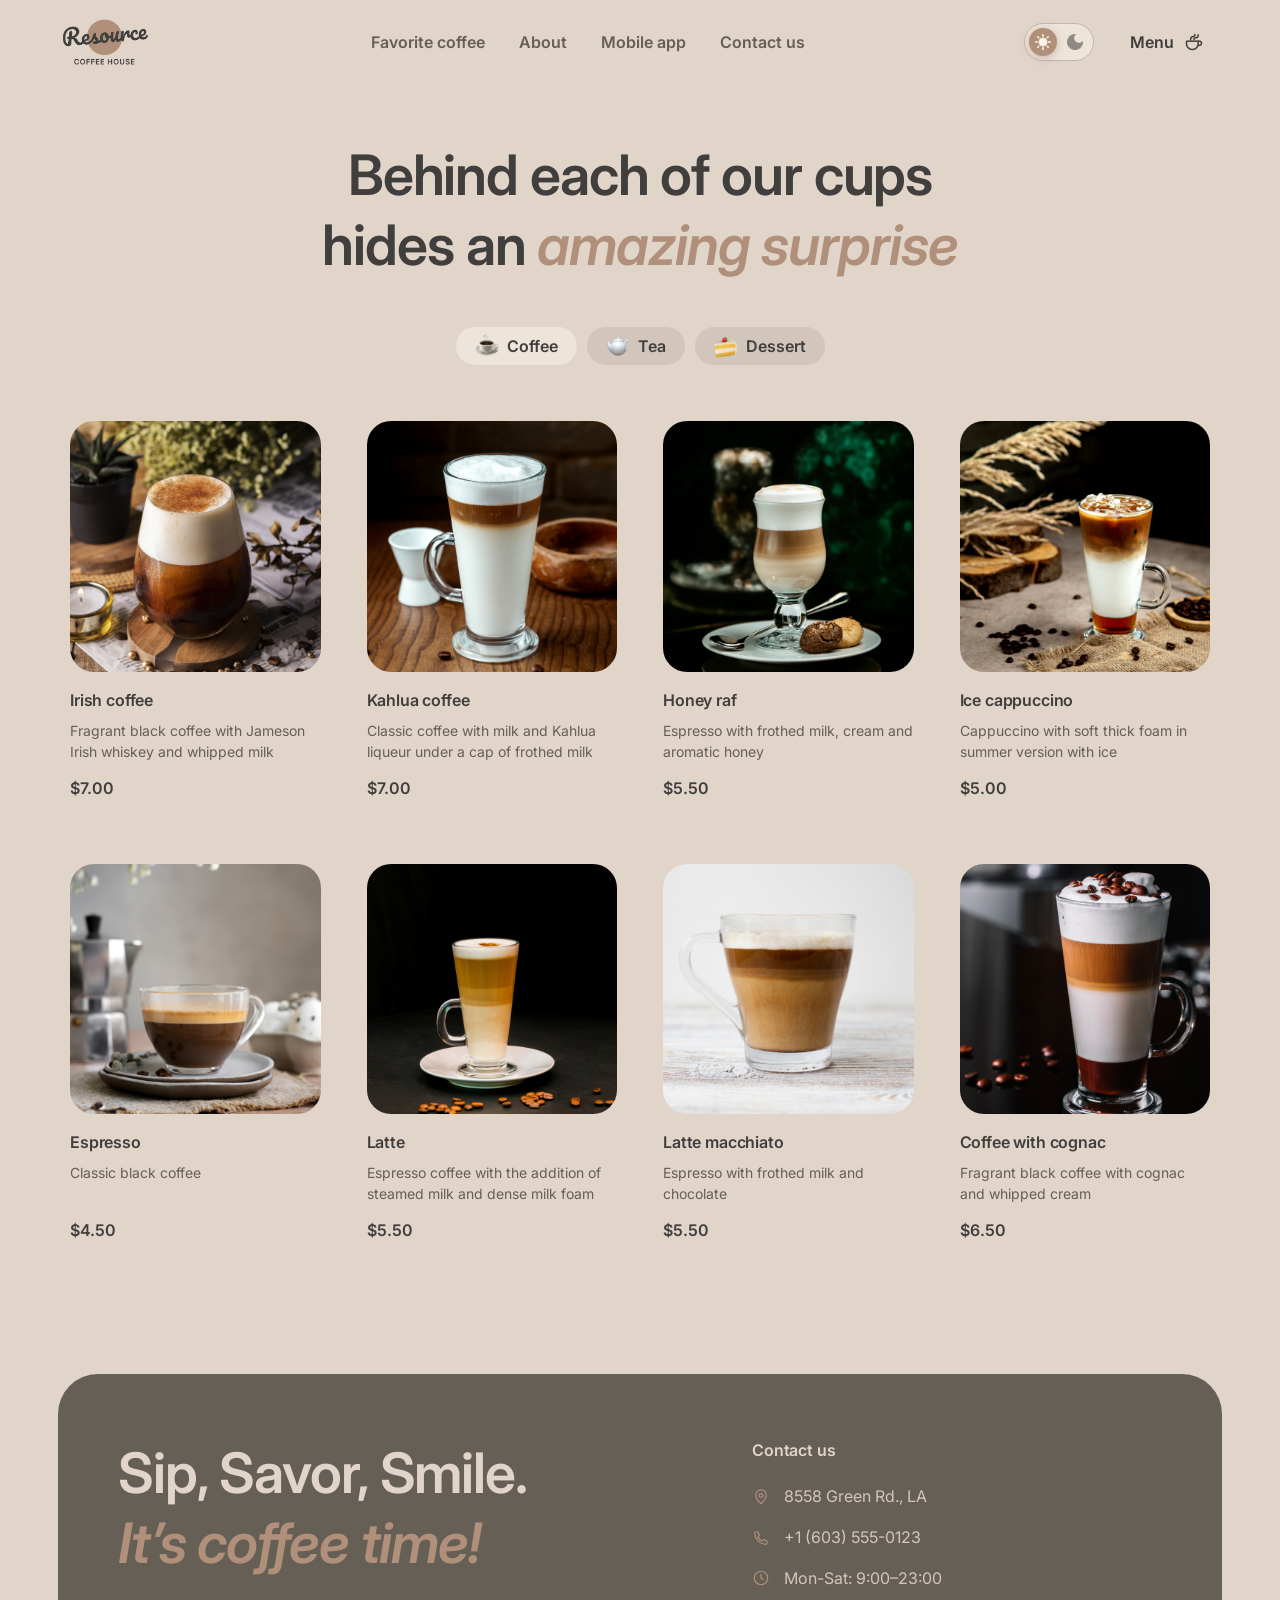
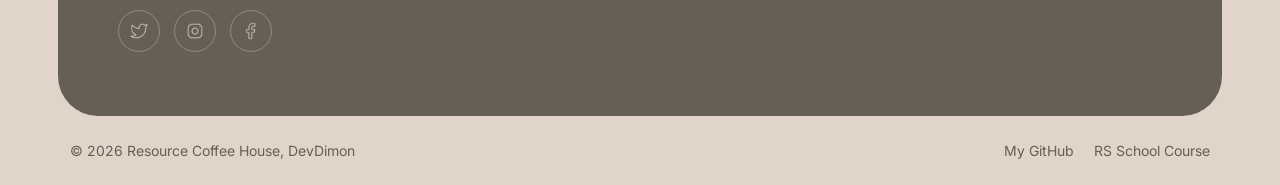
==== catalog.html @ 2862e08d "feat: add footer in catalog" ====
<!DOCTYPE html>
<html lang="en">

<head>
    <meta charset="UTF-8">
    <meta name="viewport" content="width=device-width, initial-scale=1.0">
    <meta name="description" content="Resource Coffee House — меню кофе, чая и десертов.">
    <title>Resource — Menu</title>
    <link rel="icon" type="image/svg+xml" href="images/coffee-cup-icon.png">
    <link rel="preconnect" href="https://fonts.googleapis.com">
    <link rel="preconnect" href="https://fonts.gstatic.com" crossorigin>
    <link
        href="https://fonts.googleapis.com/css2?family=Inter:ital,opsz,wght@0,14..32,400..700;1,14..32,400..700&display=swap"
        rel="stylesheet">
    <link rel="stylesheet" href="css/style.css">
    <script>
        (function () {
            try {
                var t = localStorage.getItem('theme');
                if (t !== 'light' && t !== 'dark') t = 'light';
                document.documentElement.setAttribute('data-theme', t);
            } catch (e) { }
        })();
    </script>
</head>

<body>
    <a class="skip-link" href="#main">Перейти к содержимому</a>

    <!-- ============ HEADER ============ -->
    <header class="header">
        <div class="container header__inner">
            <a class="logo" href="index.html" aria-label="Resource Coffee House — на главную">
                <img class="logo__img logo__img--light" src="images/logo.png" alt="Resource Coffee House" width="150"
                    height="62">
                <img class="logo__img logo__img--dark" src="images/logo-dark.png" alt="" width="150" height="62"
                    aria-hidden="true">
            </a>

            <nav class="nav" aria-label="Основная навигация">
                <ul class="nav__list">
                    <li><a class="nav__link" href="index.html#favorite">Favorite coffee</a></li>
                    <li><a class="nav__link" href="index.html#about">About</a></li>
                    <li><a class="nav__link" href="index.html#mobile">Mobile app</a></li>
                    <li><a class="nav__link" href="index.html#contact">Contact us</a></li>
                </ul>
            </nav>

            <div class="header__actions">
                <button class="theme-toggle" type="button" data-theme-toggle aria-label="Переключить тему"
                    aria-pressed="false">
                    <span class="theme-toggle__icon theme-toggle__icon--sun">
                        <img src="images/Sun-icon.png" alt="" width="16" height="16">
                    </span>
                    <span class="theme-toggle__icon theme-toggle__icon--moon">
                        <img src="images/Moon-icon.png" alt="" width="16" height="16">
                    </span>
                </button>

                <a class="menu-btn" href="catalog.html">
                    <span>Menu</span>
                    <img class="menu-btn__icon" src="images/coffee-cup-icon.png" alt="" width="20" height="20">
                </a>

                <button class="burger" type="button" data-burger aria-label="Открыть меню" aria-expanded="false"
                    aria-controls="mobile-menu">
                    <span></span><span></span><span></span>
                </button>
            </div>
        </div>

        <div class="mobile-menu" id="mobile-menu" data-mobile-menu hidden>
            <ul class="mobile-menu__list">
                <li><a href="index.html#favorite">Favorite coffee</a></li>
                <li><a href="index.html#about">About</a></li>
                <li><a href="index.html#mobile">Mobile app</a></li>
                <li><a href="index.html#contact">Contact us</a></li>
                <li><a href="catalog.html">Menu</a></li>
            </ul>
        </div>
    </header>

    <main id="main">

        <section class="catalog-header">
            <div class="container">
                <h1 class="catalog-header__title">
                    Behind each of our cups<br>
                    hides an <em>amazing surprise</em>
                </h1>
            </div>
        </section>

        <section class="section catalog" aria-labelledby="catalog-title">
            <div class="container">

                <div class="tabs" role="tablist" aria-label="Категории меню">
                    <button class="tab tab--active" type="button" role="tab" aria-selected="true"
                        data-category="coffee">
                        <img class="tab__icon" src="images/coffee-icon.png" alt="" width="24" height="24">
                        <span>Coffee</span>
                    </button>
                    <button class="tab" type="button" role="tab" aria-selected="false" data-category="tea">
                        <img class="tab__icon" src="images/tea-icon.png" alt="" width="24" height="24">
                        <span>Tea</span>
                    </button>
                    <button class="tab" type="button" role="tab" aria-selected="false" data-category="dessert">
                        <img class="tab__icon" src="images/dessert-icon.png" alt="" width="24" height="24">
                        <span>Dessert</span>
                    </button>
                </div>

                <ul class="grid" data-grid="coffee">
                    <li class="grid__item">
                        <article class="card card--product">
                            <img class="card__img" src="images/coffee-1.jpg" alt="Irish coffee">
                            <div class="card__body">
                                <h3 class="card__title">Irish coffee</h3>
                                <p class="card__text">Fragrant black coffee with Jameson Irish whiskey and whipped milk
                                </p>
                                <span class="price">$7.00</span>
                            </div>
                        </article>
                    </li>

                    <li class="grid__item">
                        <article class="card card--product">
                            <img class="card__img" src="images/coffee-2.jpg" alt="Kahlua coffee">
                            <div class="card__body">
                                <h3 class="card__title">Kahlua coffee</h3>
                                <p class="card__text">Classic coffee with milk and Kahlua liqueur under a cap of frothed
                                    milk</p>
                                <span class="price">$7.00</span>
                            </div>
                        </article>
                    </li>

                    <li class="grid__item">
                        <article class="card card--product">
                            <img class="card__img" src="images/coffee-3.jpg" alt="Honey raf">
                            <div class="card__body">
                                <h3 class="card__title">Honey raf</h3>
                                <p class="card__text">Espresso with frothed milk, cream and aromatic honey</p>
                                <span class="price">$5.50</span>
                            </div>
                        </article>
                    </li>

                    <li class="grid__item">
                        <article class="card card--product">
                            <img class="card__img" src="images/coffee-4.jpg" alt="Ice cappuccino">
                            <div class="card__body">
                                <h3 class="card__title">Ice cappuccino</h3>
                                <p class="card__text">Cappuccino with soft thick foam in summer version with ice</p>
                                <span class="price">$5.00</span>
                            </div>
                        </article>
                    </li>

                    <li class="grid__item">
                        <article class="card card--product">
                            <img class="card__img" src="images/coffee-5.jpg" alt="Espresso">
                            <div class="card__body">
                                <h3 class="card__title">Espresso</h3>
                                <p class="card__text">Classic black coffee</p>
                                <span class="price">$4.50</span>
                            </div>
                        </article>
                    </li>

                    <li class="grid__item">
                        <article class="card card--product">
                            <img class="card__img" src="images/coffee-6.jpg" alt="Latte">
                            <div class="card__body">
                                <h3 class="card__title">Latte</h3>
                                <p class="card__text">Espresso coffee with the addition of steamed milk and dense milk
                                    foam</p>
                                <span class="price">$5.50</span>
                            </div>
                        </article>
                    </li>

                    <li class="grid__item">
                        <article class="card card--product">
                            <img class="card__img" src="images/coffee-7.jpg" alt="Latte macchiato">
                            <div class="card__body">
                                <h3 class="card__title">Latte macchiato</h3>
                                <p class="card__text">Espresso with frothed milk and chocolate</p>
                                <span class="price">$5.50</span>
                            </div>
                        </article>
                    </li>

                    <li class="grid__item">
                        <article class="card card--product">
                            <img class="card__img" src="images/coffee-8.jpg" alt="Coffee with cognac">
                            <div class="card__body">
                                <h3 class="card__title">Coffee with cognac</h3>
                                <p class="card__text">Fragrant black coffee with cognac and whipped cream</p>
                                <span class="price">$6.50</span>
                            </div>
                        </article>
                    </li>
                </ul>

                <ul class="grid" data-grid="tea" hidden>
                    <li class="grid__item">
                        <article class="card card--product">
                            <img class="card__img" src="images/tea-1.png" alt="Moroccan tea">
                            <div class="card__body">
                                <h3 class="card__title">Moroccan</h3>
                                <p class="card__text">Fragrant black tea with the addition of tangerine, cinnamon,
                                    honey, lemon and mint</p>
                                <span class="price">$4.50</span>
                            </div>
                        </article>
                    </li>

                    <li class="grid__item">
                        <article class="card card--product">
                            <img class="card__img" src="images/tea-2.png" alt="Ginger tea">
                            <div class="card__body">
                                <h3 class="card__title">Ginger</h3>
                                <p class="card__text">Original black tea with fresh ginger, lemon and honey</p>
                                <span class="price">$5.00</span>
                            </div>
                        </article>
                    </li>

                    <li class="grid__item">
                        <article class="card card--product">
                            <img class="card__img" src="images/tea-3.png" alt="Cranberry tea">
                            <div class="card__body">
                                <h3 class="card__title">Cranberry</h3>
                                <p class="card__text">Invigorating black tea with cranberry and honey</p>
                                <span class="price">$5.00</span>
                            </div>
                        </article>
                    </li>

                    <li class="grid__item">
                        <article class="card card--product">
                            <img class="card__img" src="images/tea-4.png" alt="Sea buckthorn tea">
                            <div class="card__body">
                                <h3 class="card__title">Sea buckthorn</h3>
                                <p class="card__text">Toning sweet black tea with sea buckthorn, fresh thyme and
                                    cinnamon</p>
                                <span class="price">$5.50</span>
                            </div>
                        </article>
                    </li>
                </ul>

                <ul class="grid" data-grid="dessert" hidden>
                    <li class="grid__item">
                        <article class="card card--product">
                            <img class="card__img" src="images/dessert-1.png" alt="Marble cheesecake">
                            <div class="card__body">
                                <h3 class="card__title">Marble cheesecake</h3>
                                <p class="card__text">Philadelphia cheese with lemon zest on a light sponge cake and red
                                    currant jam</p>
                                <span class="price">$3.50</span>
                            </div>
                        </article>
                    </li>

                    <li class="grid__item">
                        <article class="card card--product">
                            <img class="card__img" src="images/dessert-2.png" alt="Red velvet">
                            <div class="card__body">
                                <h3 class="card__title">Red velvet</h3>
                                <p class="card__text">Layer cake with cream cheese frosting</p>
                                <span class="price">$4.00</span>
                            </div>
                        </article>
                    </li>

                    <li class="grid__item">
                        <article class="card card--product">
                            <img class="card__img" src="images/dessert-3.png" alt="Cheesecakes">
                            <div class="card__body">
                                <h3 class="card__title">Cheesecakes</h3>
                                <p class="card__text">Soft cottage cheese pancakes with sour cream and fresh berries and
                                    sprinkled with powdered sugar</p>
                                <span class="price">$4.50</span>
                            </div>
                        </article>
                    </li>

                    <li class="grid__item">
                        <article class="card card--product">
                            <img class="card__img" src="images/dessert-4.png" alt="Creme brulee">
                            <div class="card__body">
                                <h3 class="card__title">Creme brulee</h3>
                                <p class="card__text">Delicate creamy dessert in a caramel basket with wild berries</p>
                                <span class="price">$4.00</span>
                            </div>
                        </article>
                    </li>

                    <li class="grid__item">
                        <article class="card card--product">
                            <img class="card__img" src="images/dessert-5.png" alt="Pancakes">
                            <div class="card__body">
                                <h3 class="card__title">Pancakes</h3>
                                <p class="card__text">Tender pancakes with strawberry jam and fresh strawberries</p>
                                <span class="price">$4.50</span>
                            </div>
                        </article>
                    </li>

                    <li class="grid__item">
                        <article class="card card--product">
                            <img class="card__img" src="images/dessert-6.png" alt="Honey cake">
                            <div class="card__body">
                                <h3 class="card__title">Honey cake</h3>
                                <p class="card__text">Classic honey cake with delicate custard</p>
                                <span class="price">$4.50</span>
                            </div>
                        </article>
                    </li>

                    <li class="grid__item">
                        <article class="card card--product">
                            <img class="card__img" src="images/dessert-7.png" alt="Chocolate cake">
                            <div class="card__body">
                                <h3 class="card__title">Chocolate cake</h3>
                                <p class="card__text">Cake with hot chocolate filling and nuts with dried apricots</p>
                                <span class="price">$5.50</span>
                            </div>
                        </article>
                    </li>

                    <li class="grid__item">
                        <article class="card card--product">
                            <img class="card__img" src="images/dessert-8.png" alt="Black forest">
                            <div class="card__body">
                                <h3 class="card__title">Black forest</h3>
                                <p class="card__text">A combination of thin sponge cake with cherry jam and light
                                    chocolate mousse</p>
                                <span class="price">$6.50</span>
                            </div>
                        </article>
                    </li>
                </ul>

                <div class="catalog__more" hidden>
                    <button class="btn btn--dark" type="button" data-show-more>Show more</button>
                </div>
            </div>
        </section>
    </main>

    <footer class="footer" id="contact">
        <div class="container">
            <div class="footer__card">
                <div class="footer__col footer__col--left">
                    <h2 class="footer__title">
                        Sip, Savor, Smile.<br>
                        <em>It’s coffee time!</em>
                    </h2>
                    <ul class="footer__social" aria-label="Социальные сети">
                        <li><a href="https://twitter.com/" target="_blank" rel="noopener" aria-label="Twitter">
                                <img src="images/twitter-icon.png" alt="" width="18" height="18">
                            </a></li>
                        <li><a href="https://instagram.com/" target="_blank" rel="noopener" aria-label="Instagram">
                                <img src="images/instagram-icon.png" alt="" width="18" height="18">
                            </a></li>
                        <li><a href="https://facebook.com/" target="_blank" rel="noopener" aria-label="Facebook">
                                <img src="images/facebook-icon.png" alt="" width="18" height="18">
                            </a></li>
                    </ul>
                </div>

                <div class="footer__col footer__col--right">
                    <h3 class="footer__subtitle">Contact us</h3>
                    <ul class="footer__contacts">
                        <li>
                            <svg viewBox="0 0 24 24" width="18" height="18" aria-hidden="true">
                                <path d="M12 21s-7-6.4-7-11.5A7 7 0 0 1 19 9.5C19 14.6 12 21 12 21z" fill="none"
                                    stroke="currentColor" stroke-width="1.6" />
                                <circle cx="12" cy="10" r="2.5" fill="none" stroke="currentColor" stroke-width="1.6" />
                            </svg>
                            <a href="https://maps.google.com/?q=8558+Green+Rd,+LA" target="_blank" rel="noopener">8558
                                Green Rd., LA</a>
                        </li>
                        <li>
                            <svg viewBox="0 0 24 24" width="18" height="18" aria-hidden="true">
                                <path
                                    d="M5 4h3l1.8 4.4L8 10.5a12 12 0 0 0 5.5 5.5l2.1-1.8L20 16v3a1.5 1.5 0 0 1-1.7 1.5A16.5 16.5 0 0 1 3.5 5.7 1.5 1.5 0 0 1 5 4z"
                                    fill="none" stroke="currentColor" stroke-width="1.6" stroke-linejoin="round" />
                            </svg>
                            <a href="tel:+16035550123">+1 (603) 555-0123</a>
                        </li>
                        <li>
                            <svg viewBox="0 0 24 24" width="18" height="18" aria-hidden="true">
                                <circle cx="12" cy="12" r="9" fill="none" stroke="currentColor" stroke-width="1.6" />
                                <path d="M12 7v5l3 2" fill="none" stroke="currentColor" stroke-width="1.6"
                                    stroke-linecap="round" />
                            </svg>
                            <span>Mon-Sat: 9:00–23:00</span>
                        </li>
                    </ul>
                </div>
            </div>

            <div class="footer__bottom">
                <p>© <span data-year>2026</span> Resource Coffee House, DevDimon</p>
                <ul class="footer__bottom-links">
                    <li><a href="https://github.com/DevDimon" target="_blank" rel="noopener">My GitHub</a></li>
                    <li><a href="https://rs.school/courses/javascript" target="_blank" rel="noopener">RS School
                            Course</a></li>
                </ul>
            </div>
        </div>
    </footer>

    <script src="js/theme.js"></script>
    <script src="js/main.js"></script>
</body>

</html>
---- css/style.css ----
:root {
    --text: #403F3D;
    --text-inverse: #E1D4C9;
    --muted: #665F55;

    --bg: #E1D4C9;
    --surface: #EDE4DA;
    --container: #665F55;
    --overlay: rgba(64, 63, 61, .55);

    --accent: #B0907A;
    --accent-hover: #9C7C66;
    --accent-contrast: #E1D4C9;

    --border: #C1B6AD;

    --dark: var(--container);
    --dark-2: #55504A;
    --white: #FFFFFF;

    --radius-lg: 40px;
    --radius-md: 24px;
    --radius-sm: 16px;
    --content-w: 1220px;
    --header-h: 84px;
    --t: .35s cubic-bezier(.4, 0, .2, 1);

    --shadow-sm: 0 4px 18px rgba(64, 63, 61, .10);
    --shadow-md: 0 12px 40px rgba(64, 63, 61, .16);

    --font: 'Inter', -apple-system, BlinkMacSystemFont, 'Segoe UI', Roboto,
        'Helvetica Neue', Arial, sans-serif;
}

[data-theme="dark"] {
    --text: #E1D4C9;
    --text-inverse: #E1D4C9;
    --muted: #B3ADA7;

    --bg: #292826;
    --surface: #403F3D;
    --container: #403F3D;
    --overlay: rgba(41, 40, 38, .55);

    --accent: #B0907A;
    --accent-hover: #C29F89;
    --accent-contrast: #E1D4C9;

    --border: #665F55;

    --dark: var(--container);
    --dark-2: #55504A;
    --white: #FFFFFF;

    --shadow-sm: 0 4px 18px rgba(0, 0, 0, .45);
    --shadow-md: 0 12px 40px rgba(0, 0, 0, .60);
}

*,
*::before,
*::after {
    box-sizing: border-box;
}

html {
    scroll-behavior: smooth;
    scroll-padding-top: calc(var(--header-h) + 12px);
}

body {
    margin: 0;
    font-family: var(--font);
    font-size: 16px;
    font-weight: 400;
    line-height: 1.5;
    color: var(--text);
    background: var(--bg);
    transition: background-color var(--t), color var(--t);
    -webkit-font-smoothing: antialiased;
    -moz-osx-font-smoothing: grayscale;
    overflow-x: hidden;
}

img {
    display: block;
    max-width: 100%;
    height: auto;
}

ul {
    list-style: none;
    margin: 0;
    padding: 0;
}

a {
    color: inherit;
    text-decoration: none;
}

button {
    font: inherit;
    color: inherit;
    cursor: pointer;
    border: none;
    background: none;
}

h1,
h2,
h3 {
    margin: 0 0 .4em;
    font-weight: 600;
    line-height: 1.25;
    letter-spacing: -.01em;
}

p {
    margin: 0 0 1em;
}

em {
    font-style: italic;
    color: var(--accent);
    font-weight: 600;
}

.skip-link {
    position: absolute;
    left: 8px;
    top: -60px;
    background: var(--accent);
    color: var(--accent-contrast);
    padding: 10px 16px;
    border-radius: 8px;
    z-index: 999;
    font-weight: 600;
    transition: top var(--t);
}

.skip-link:focus {
    top: 8px;
}

.container {
    width: 100%;
    max-width: var(--content-w);
    margin: 0 auto;
    padding: 0 28px;
}

/* HEADER */

.header {
    position: sticky;
    top: 0;
    z-index: 100;
    background: color-mix(in srgb, var(--bg) 92%, transparent);
    backdrop-filter: blur(12px);
    transition: background-color var(--t);
}

.header__inner {
    display: flex;
    align-items: center;
    gap: 32px;
    min-height: var(--header-h);
}

.logo {
    display: inline-flex;
    align-items: center;
    flex-shrink: 0;
}

.logo__img {
    display: block;
    height: 56px;
    width: auto;
    object-fit: contain;
}

[data-theme="light"] .logo__img--light {
    display: block;
}

[data-theme="light"] .logo__img--dark {
    display: none;
}

[data-theme="dark"] .logo__img--light {
    display: none;
}

[data-theme="dark"] .logo__img--dark {
    display: block;
}

.nav {
    margin: 0 auto;
}

.nav__list {
    display: flex;
    gap: 34px;
    align-items: center;
}

.nav__link {
    position: relative;
    padding: 6px 0;
    font-size: 16px;
    font-weight: 600;
    line-height: 1.5;
    color: var(--muted);
    transition: color var(--t);
}

.nav__link::after {
    content: "";
    position: absolute;
    left: 0;
    right: 100%;
    bottom: -2px;
    height: 2px;
    background: var(--accent);
    transition: right var(--t);
}

.nav__link:hover {
    color: var(--text);
}

.nav__link:hover::after {
    right: 0;
}

.nav__link--active {
    color: var(--text);
}

.nav__link--active::after {
    right: 0;
}

.header__actions {
    display: flex;
    align-items: center;
    gap: 18px;
    flex-shrink: 0;
}

.theme-toggle {
    display: inline-flex;
    align-items: center;
    gap: 4px;
    padding: 4px;
    border-radius: 999px;
    background: var(--surface);
    border: 1px solid var(--border);
    transition: background-color var(--t), border-color var(--t);
}

.theme-toggle__icon {
    width: 28px;
    height: 28px;
    border-radius: 50%;
    display: grid;
    place-items: center;
    background: transparent;
    transition: background-color var(--t);
}

.theme-toggle__icon img {
    width: 16px;
    height: 16px;
    object-fit: contain;
    display: block;
    pointer-events: none;
    transition: filter var(--t), opacity var(--t);
}

[data-theme="light"] .theme-toggle__icon--sun {
    background: var(--accent);
    box-shadow: 0 2px 8px rgba(176, 144, 122, .55);
}

[data-theme="light"] .theme-toggle__icon--sun img {
    filter: brightness(1.15) saturate(.8);
}

[data-theme="light"] .theme-toggle__icon--moon img {
    opacity: .55;
}

[data-theme="light"] .theme-toggle:hover .theme-toggle__icon--moon {
    background: color-mix(in srgb, var(--accent) 40%, transparent);
}

[data-theme="dark"] .theme-toggle__icon--moon {
    background: var(--accent);
    box-shadow: 0 2px 8px rgba(176, 144, 122, .45);
}

[data-theme="dark"] .theme-toggle__icon--moon img {
    filter: invert(1) brightness(1.4);
}

[data-theme="dark"] .theme-toggle__icon--sun img {
    opacity: .55;
}

[data-theme="dark"] .theme-toggle:hover .theme-toggle__icon--sun {
    background: color-mix(in srgb, var(--accent) 40%, transparent);
}

.menu-btn {
    display: inline-flex;
    align-items: center;
    gap: 10px;
    padding: 10px 18px;
    border-radius: 999px;
    background: transparent;
    color: var(--text);
    font-size: 16px;
    font-weight: 600;
    line-height: 1.5;
    transition: background-color var(--t);
}

.menu-btn:hover {
    background: color-mix(in srgb, var(--accent) 18%, transparent);
}

.menu-btn__icon {
    width: 20px;
    height: 20px;
    object-fit: contain;
    display: block;
    pointer-events: none;
}

[data-theme="dark"] .menu-btn__icon {
    filter: invert(1) brightness(1.4);
}

.burger {
    display: none;
    width: 44px;
    height: 44px;
    border-radius: 50%;
    background: var(--surface);
    border: 1px solid var(--border);
    align-items: center;
    justify-content: center;
    flex-direction: column;
    gap: 5px;
    padding: 0;
    transition: background-color var(--t), border-color var(--t);
}

.burger span {
    width: 20px;
    height: 2px;
    background: var(--text);
    border-radius: 2px;
    transition: transform var(--t), opacity var(--t), background-color var(--t);
}

.burger[aria-expanded="true"] span:nth-child(1) {
    transform: translateY(7px) rotate(45deg);
}

.burger[aria-expanded="true"] span:nth-child(2) {
    opacity: 0;
}

.burger[aria-expanded="true"] span:nth-child(3) {
    transform: translateY(-7px) rotate(-45deg);
}

.mobile-menu {
    border-top: 1px solid var(--border);
    background: var(--surface);
    padding: 8px 0;
}

.mobile-menu[hidden] {
    display: none;
}

.mobile-menu__list {
    display: flex;
    flex-direction: column;
}

.mobile-menu__list a {
    display: block;
    padding: 16px 28px;
    color: var(--text);
    font-size: 32px;
    font-weight: 600;
    line-height: 1.25;
    border-bottom: 1px solid var(--border);
    transition: background-color var(--t), color var(--t);
}

.mobile-menu__list li:last-child a {
    border-bottom: none;
}

.mobile-menu__list a:hover {
    background: color-mix(in srgb, var(--accent) 15%, transparent);
    color: var(--accent-hover);
}

.hero {
    padding: 8px 0 40px;
}

.hero__card {
    position: relative;
    border-radius: var(--radius-lg);
    overflow: hidden;
    min-height: 560px;
    display: flex;
    align-items: center;
    background: var(--container);
    isolation: isolate;
    width: 100%;
}

.hero__bg {
    position: absolute;
    inset: 0;
    width: 100%;
    height: 100%;
    object-fit: cover;
    z-index: -2;
}

.hero__overlay {
    position: absolute;
    inset: 0;
    z-index: -1;
    background: var(--overlay);
}

.hero__content {
    max-width: 600px;
    padding: 80px 60px;
    color: var(--text-inverse);
}

.hero__title {
    font-size: clamp(42px, 2.9vw + 31px, 72px);
    font-weight: 600;
    line-height: 1.05;
    letter-spacing: -.02em;
    margin-bottom: 24px;
    color: var(--text-inverse);
}

.hero__text {
    font-size: 16px;
    font-weight: 400;
    line-height: 1.5;
    color: color-mix(in srgb, var(--text-inverse) 85%, transparent);
    margin-bottom: 32px;
    max-width: 46ch;
}

.btn {
    display: inline-flex;
    align-items: center;
    justify-content: center;
    gap: 8px;
    padding: 14px 32px;
    border-radius: 999px;
    font-size: 16px;
    font-weight: 600;
    line-height: 1.5;
    border: 2px solid transparent;
    transition: background-color var(--t), color var(--t),
        border-color var(--t), transform var(--t), box-shadow var(--t);
    white-space: nowrap;
    cursor: pointer;
}

.btn--light {
    position: relative;
    background: var(--surface);
    color: var(--text);
    box-shadow: var(--shadow-sm);
}

.btn--light:hover {
    background: var(--surface);
    box-shadow: var(--shadow-md);
}


[data-theme="dark"] .btn--light::after {
    filter: invert(1) brightness(1.4);
}

.btn--dark {
    background: var(--container);
    color: var(--text-inverse);
}

.btn--dark:hover {
    background: var(--dark-2);
}

.btn--outline {
    background: transparent;
    color: var(--text);
    border-color: var(--text);
}

.btn--outline:hover {
    background: var(--container);
    border-color: var(--container);
    color: var(--text-inverse);
}

.section {
    padding: 80px 0;
}

.section__title {
    font-size: clamp(32px, 2.64vw + 22px, 60px);
    font-weight: 600;
    line-height: 1.25;
    letter-spacing: -.02em;
    margin-bottom: 48px;
}

.section__title--center {
    text-align: center;
    margin-bottom: 32px;
}

/* SLIDER */

.slider {
    padding-top: 64px;
    padding-bottom: 64px;
}

.slider__viewport {
    position: relative;
    max-width: 900px;
    margin: 0 auto;
    overflow: hidden;
    padding: 8px 0 12px;
}

.slider__track {
    display: flex;
    width: 100%;
    transition: transform .55s cubic-bezier(.4, 0, .2, 1);
    will-change: transform;
}

.slider__slide {
    flex: 0 0 100%;
    width: 100%;
    min-width: 100%;
    padding: 0 80px;
    box-sizing: border-box;
}

.slider__slide--clone {
    pointer-events: none;
}

.slide {
    text-align: center;
    display: flex;
    flex-direction: column;
    align-items: center;
}

.slide__media {
    width: 100%;
    max-width: 320px;
    aspect-ratio: 1 / 1.1;
    display: flex;
    align-items: center;
    justify-content: center;
    margin-bottom: 28px;
}

.slide__media img {
    max-width: 100%;
    max-height: 100%;
    width: auto;
    height: auto;
    object-fit: contain;
    border-radius: var(--radius-md);
    filter: drop-shadow(0 20px 40px rgba(64, 63, 61, .18));
}

[data-theme="dark"] .slide__media img {
    filter: drop-shadow(0 20px 40px rgba(0, 0, 0, .5));
}

.slide__title {
    font-size: 18px;
    font-weight: 600;
    line-height: 1.25;
    margin-bottom: 10px;
}

.slide__text {
    font-size: 16px;
    font-weight: 400;
    line-height: 1.5;
    max-width: 44ch;
    margin: 0 auto 14px;
    color: var(--muted);
}

.slide__price {
    font-size: 16px;
    font-weight: 600;
    line-height: 1.5;
    color: var(--text);
    margin: 0;
}

.slider__arrow {
    position: absolute;
    top: 40%;
    transform: translateY(-50%);
    width: 56px;
    height: 56px;
    border-radius: 50%;
    border: 1px solid var(--border);
    background: transparent;
    color: var(--text);
    display: inline-flex;
    align-items: center;
    justify-content: center;
    transition: background-color var(--t), color var(--t), border-color var(--t);
    z-index: 2;
}

.slider__arrow:hover {
    background: var(--container);
    border-color: var(--container);
    color: var(--text-inverse);
}

.slider__arrow--prev {
    left: 0;
}

.slider__arrow--next {
    right: 0;
}

.slider__dots {
    display: flex;
    justify-content: center;
    gap: 12px;
    margin-top: 36px;
}

.slider__dot {
    width: 32px;
    height: 3px;
    border-radius: 4px;
    background: var(--border);
    padding: 0;
    transition: background-color var(--t), width var(--t);
}

.slider__dot:hover {
    background: var(--muted);
}

.slider__dot.is-active {
    background: var(--text);
    width: 44px;
}

/* ABOUT */

.about {
    padding-top: 40px;
}

.about__lead {
    font-size: 24px;
    font-weight: 600;
    line-height: 1.25;
    letter-spacing: -.01em;
    max-width: 100%;
    margin: 0 0 56px;
    text-align: left;
}

.about__gallery {
    display: grid;
    grid-template-columns: 1fr 1fr;
    grid-template-rows: repeat(2, minmax(0, 1fr));
    gap: 22px;
    width: 100%;
}

.about__gallery li {
    overflow: hidden;
    border-radius: var(--radius-md);
}

.about__gallery img {
    width: 100%;
    height: 100%;
    aspect-ratio: 1 / 1;
    object-fit: cover;
}

@media (min-width: 1024px) {
    .about__gallery {
        grid-template-columns: 1.05fr 1fr;
        grid-template-rows: 380px 400px;
    }

    .about__gallery li:nth-child(1) img {
        aspect-ratio: auto;
    }

    .about__gallery li:nth-child(2) img {
        aspect-ratio: auto;
    }
}

.mobile-app {
    padding: 60px 0 80px;
}

.mobile-app__inner {
    display: grid;
    grid-template-columns: 1fr 1.15fr;
    gap: 60px;
    align-items: center;
}

.mobile-app__title {
    font-size: clamp(32px, 2.64vw + 22px, 60px);
    font-weight: 600;
    line-height: 1.25;
    letter-spacing: -.02em;
    margin: 0 0 22px;
}

.mobile-app__text {
    font-size: 16px;
    font-weight: 400;
    line-height: 1.5;
    color: var(--muted);
    max-width: 46ch;
    margin: 0 0 36px;
}

.mobile-app__actions {
    display: flex;
    flex-wrap: wrap;
    gap: 14px;
}

.store-badge {
    display: inline-block;
    height: 56px;
    transition: opacity var(--t);
}

.store-badge img {
    height: 100%;
    width: auto;
    display: block;
}

.store-badge:hover {
    opacity: .85;
}

[data-theme="dark"] .store-badge img {
    filter: invert(1) hue-rotate(180deg);
}

.mobile-app__media {
    display: flex;
    justify-content: center;
    align-items: center;
}

.mobile-app__media img {
    width: 100%;
    max-width: 640px;
    height: auto;
    filter: drop-shadow(0 24px 44px rgba(64, 63, 61, .20));
}

[data-theme="dark"] .mobile-app__media img {
    filter: drop-shadow(0 24px 44px rgba(0, 0, 0, .55));
}

.footer {
    padding: 40px 0 24px;
}

.footer__card {
    position: relative;
    border-radius: var(--radius-lg);
    background: var(--container);
    color: var(--text-inverse);
    padding: 64px 60px;
    display: grid;
    grid-template-columns: 1.4fr 1fr;
    gap: 60px;
    overflow: hidden;
}

.footer__title {
    font-size: clamp(32px, 2.64vw + 22px, 60px);
    font-weight: 600;
    line-height: 1.25;
    letter-spacing: -.02em;
    color: var(--text-inverse);
    margin: 0 0 32px;
}

.footer__social {
    display: flex;
    gap: 14px;
}

.footer__social a {
    display: inline-flex;
    align-items: center;
    justify-content: center;
    width: 42px;
    height: 42px;
    border-radius: 50%;
    border: 1.5px solid color-mix(in srgb, var(--text-inverse) 35%, transparent);
    transition: background-color var(--t), border-color var(--t);
}

.footer__social a img {
    width: 18px;
    height: 18px;
    object-fit: contain;
    display: block;
    pointer-events: none;
    transition: filter var(--t);
}

.footer__social a:hover {
    background: var(--text-inverse);
    border-color: var(--text-inverse);
}

.footer__social a:hover img {
    filter: brightness(0);
}

.footer__subtitle {
    font-size: 16px;
    font-weight: 600;
    line-height: 1.5;
    color: var(--text-inverse);
    margin: 0 0 22px;
}

.footer__contacts {
    display: grid;
    gap: 16px;
}

.footer__contacts li {
    display: flex;
    align-items: center;
    gap: 14px;
    color: color-mix(in srgb, var(--text-inverse) 88%, transparent);
    font-size: 16px;
    font-weight: 400;
    line-height: 1.5;
}

.footer__contacts svg {
    flex-shrink: 0;
    color: var(--accent);
}

.footer__contacts a {
    transition: color var(--t);
    border-bottom: 1px solid transparent;
}

.footer__contacts a:hover {
    color: var(--accent);
    border-bottom-color: var(--accent);
}

.footer__bottom {
    display: flex;
    align-items: center;
    justify-content: space-between;
    padding: 24px 12px 0;
    color: var(--muted);
    font-size: 14px;
    font-weight: 400;
    line-height: 1.5;
    flex-wrap: wrap;
    gap: 12px;
}

.footer__bottom p {
    margin: 0;
}

.footer__bottom-links {
    display: flex;
    gap: 20px;
}

.footer__bottom-links a {
    transition: color var(--t);
}

.footer__bottom-links a:hover {
    color: var(--accent);
}

/* CATALOG */

.catalog-header {
    padding: 56px 0 12px;
    text-align: center;
}

.catalog-header__title {
    font-size: clamp(32px, 2.64vw + 22px, 60px);
    font-weight: 600;
    line-height: 1.25;
    letter-spacing: -.02em;
    color: var(--text);
    margin: 0 auto;
    max-width: 22ch;
}

.catalog {
    padding-top: 36px;
}

.tabs {
    display: flex;
    justify-content: center;
    flex-wrap: wrap;
    gap: 10px;
    margin-bottom: 44px;
}

.tab {
    display: inline-flex;
    align-items: center;
    justify-content: center;
    gap: 8px;
    padding: 6px 18px;
    border-radius: 999px;
    background: color-mix(in srgb, var(--container) 12%, transparent);
    color: var(--text);
    font-size: 16px;
    font-weight: 600;
    line-height: 1.5;
    border: 1px solid transparent;
    transition: background-color var(--t), color var(--t), border-color var(--t);
}

.tab__icon {
    width: 24px;
    height: 24px;
    object-fit: contain;
    flex-shrink: 0;
    display: block;
    pointer-events: none;
}

.tab:hover,
.tab--active {
    background: var(--surface);
    color: var(--text);
}

.grid {
    display: grid;
    grid-template-columns: repeat(4, 1fr);
    column-gap: 22px;
    row-gap: 40px;
    margin: 0;
    padding: 0;
}

.grid[hidden] {
    display: none;
}

.grid__item {
    display: flex;
}

.card--product {
    display: flex;
    flex-direction: column;
    width: 100%;
    height: 100%;
    padding: 12px;
    background: transparent;
    border-radius: var(--radius-md);
    transition: box-shadow var(--t), background-color var(--t);
}

.card--product:hover {
    box-shadow: var(--shadow-md);
}

.card--product .card__img {
    width: 100%;
    aspect-ratio: 1 / 1;
    object-fit: cover;
    border-radius: var(--radius-md);
    background: color-mix(in srgb, var(--accent) 12%, var(--surface));
    margin: 0 0 16px 0;
}

.card--product .card__body {
    padding: 0;
    display: flex;
    flex-direction: column;
    flex: 1;
}

.card--product .card__title {
    font-size: 16px;
    font-weight: 600;
    line-height: 1.5;
    margin: 0 0 8px;
}

.card--product .card__text {
    font-size: 14px;
    font-weight: 400;
    line-height: 1.5;
    color: var(--muted);
    margin: 0 0 14px;
    flex: 1;
}

.card--product .price {
    font-size: 16px;
    font-weight: 600;
    line-height: 1.5;
    color: var(--text);
    display: block;
    margin-top: auto;
}

.catalog__more {
    display: flex;
    justify-content: center;
    margin-top: 56px;
}

.catalog__more[hidden] {
    display: none;
}
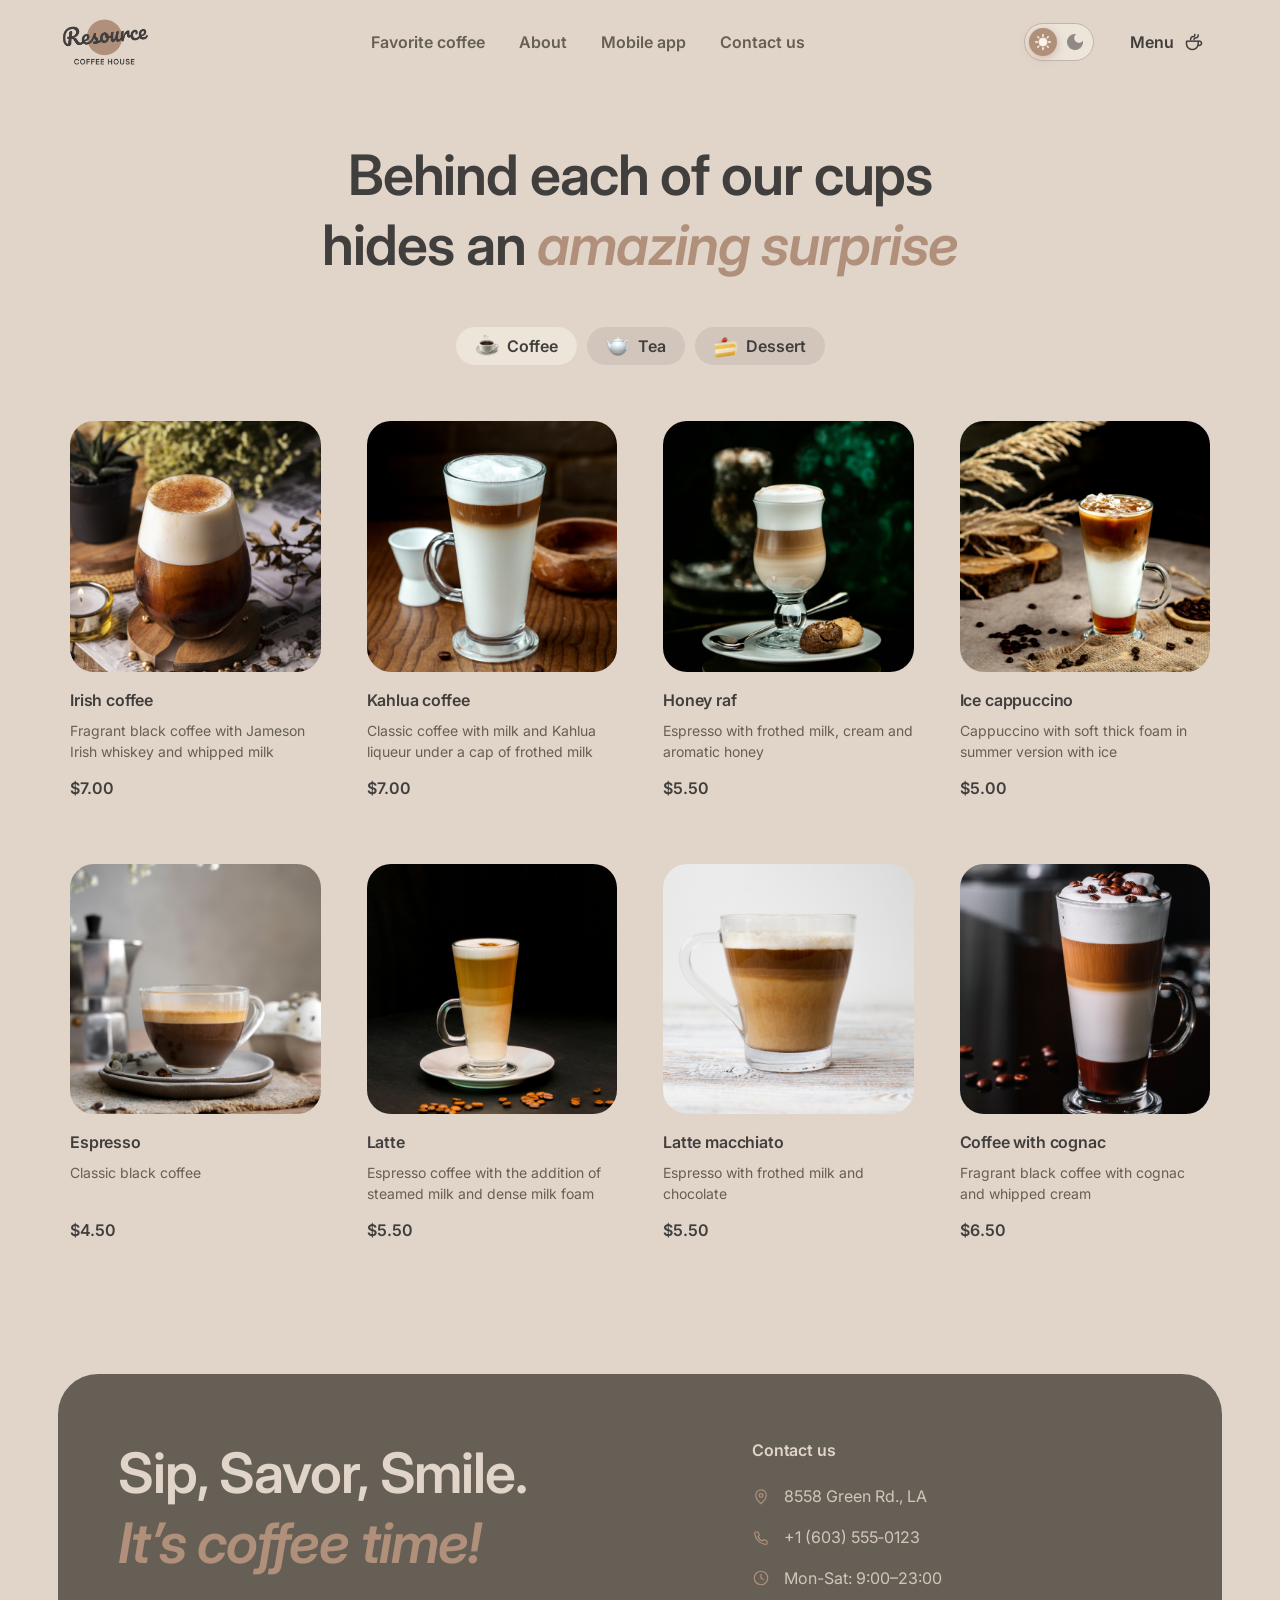
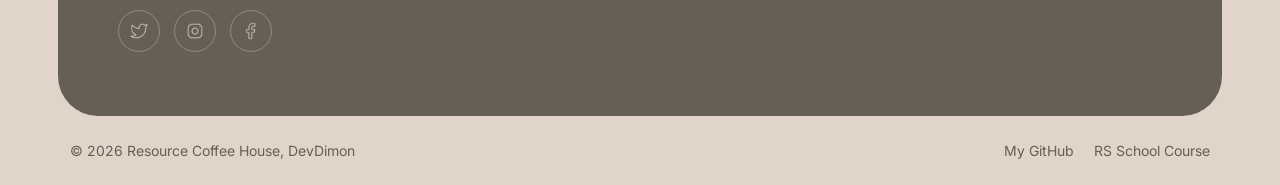
==== commit 79666007: "fix: final changes" ====
--- a/catalog.html
+++ b/catalog.html
@@ -25,9 +25,6 @@
 </head>
 
 <body>
-    <a class="skip-link" href="#main">Перейти к содержимому</a>
-
-    <!-- ============ HEADER ============ -->
     <header class="header">
         <div class="container header__inner">
             <a class="logo" href="index.html" aria-label="Resource Coffee House — на главную">
@@ -64,7 +61,7 @@
 
                 <button class="burger" type="button" data-burger aria-label="Открыть меню" aria-expanded="false"
                     aria-controls="mobile-menu">
-                    <span></span><span></span><span></span>
+                    <span></span><span></span>
                 </button>
             </div>
         </div>
@@ -390,7 +387,7 @@
                                     d="M5 4h3l1.8 4.4L8 10.5a12 12 0 0 0 5.5 5.5l2.1-1.8L20 16v3a1.5 1.5 0 0 1-1.7 1.5A16.5 16.5 0 0 1 3.5 5.7 1.5 1.5 0 0 1 5 4z"
                                     fill="none" stroke="currentColor" stroke-width="1.6" stroke-linejoin="round" />
                             </svg>
-                            <a href="tel:+16035550123">+1 (603) 555-0123</a>
+                            <a href="tel:+16035550123">+1&nbsp;(603)&nbsp;555&#8209;0123</a>
                         </li>
                         <li>
                             <svg viewBox="0 0 24 24" width="18" height="18" aria-hidden="true">
--- a/css/style.css
+++ b/css/style.css
@@ -123,23 +123,6 @@
     font-style: italic;
     color: var(--accent);
     font-weight: 600;
-}
-
-.skip-link {
-    position: absolute;
-    left: 8px;
-    top: -60px;
-    background: var(--accent);
-    color: var(--accent-contrast);
-    padding: 10px 16px;
-    border-radius: 8px;
-    z-index: 999;
-    font-weight: 600;
-    transition: top var(--t);
-}
-
-.skip-link:focus {
-    top: 8px;
 }
 
 .container {
@@ -495,7 +478,8 @@
 }
 
 .btn--light:hover {
-    background: var(--surface);
+    background: var(--text);
+    color: var(--surface);
     box-shadow: var(--shadow-md);
 }
 
@@ -1077,4 +1061,313 @@
 
 .catalog__more[hidden] {
     display: none;
+}
+
+@media (max-width: 1024px) {
+    .container {
+        padding: 0 24px;
+    }
+
+    .nav__list {
+        gap: 22px;
+    }
+
+    .nav__link {
+        font-size: 15px;
+    }
+
+    .hero__content {
+        padding: 60px 40px;
+        max-width: 520px;
+    }
+
+    .hero__card {
+        min-height: 480px;
+    }
+
+    .grid {
+        grid-template-columns: repeat(3, 1fr);
+        row-gap: 32px;
+    }
+
+    .mobile-app__inner {
+        grid-template-columns: 1fr;
+        gap: 40px;
+        text-align: left;
+    }
+
+    .mobile-app__media {
+        max-width: 520px;
+        margin: 0 auto;
+    }
+
+    .footer__card {
+        padding: 48px 40px;
+        gap: 40px;
+    }
+}
+
+@media (max-width: 768px) {
+    .nav {
+        display: none;
+    }
+
+    .burger {
+        display: inline-flex;
+    }
+
+    .menu-btn span {
+        display: none;
+    }
+
+    .menu-btn {
+        padding: 10px;
+        gap: 0;
+    }
+
+    .menu-btn__icon {
+        width: 22px;
+        height: 22px;
+    }
+
+    .header__inner {
+        justify-content: space-between;
+        gap: 16px;
+    }
+
+    .logo__img {
+        height: 46px;
+    }
+
+    .section {
+        padding: 56px 0;
+    }
+
+    .hero {
+        padding: 4px 0 24px;
+    }
+
+    .hero__card {
+        min-height: 520px;
+        border-radius: 28px;
+    }
+
+    .hero__content {
+        padding: 48px 28px;
+        max-width: 100%;
+    }
+
+    .hero__title {
+        font-size: clamp(32px, 5vw + 15px, 42px);
+        line-height: 1.15;
+    }
+
+    .slider__slide {
+        padding: 0 60px;
+    }
+
+    .slider__arrow {
+        width: 46px;
+        height: 46px;
+    }
+
+    .about__lead {
+        font-size: 20px;
+        margin-bottom: 40px;
+    }
+
+    .about__gallery {
+        grid-template-columns: 1fr 1fr;
+        gap: 14px;
+    }
+
+    .about__gallery img {
+        aspect-ratio: 1 / 1;
+    }
+
+    .grid {
+        grid-template-columns: repeat(2, 1fr);
+        column-gap: 12px;
+        row-gap: 20px;
+    }
+
+    .catalog-header {
+        padding: 36px 0 8px;
+    }
+
+    .tabs {
+        margin-bottom: 32px;
+    }
+
+    .tab {
+        padding: 6px 14px;
+        font-size: 14px;
+    }
+
+    .tab__icon {
+        width: 20px;
+        height: 20px;
+    }
+
+    .mobile-app__text {
+        margin-bottom: 28px;
+    }
+
+    .mobile-app__media img {
+        max-width: 420px;
+    }
+
+    .footer__card {
+        grid-template-columns: 1fr;
+        padding: 40px 28px;
+        border-radius: 28px;
+        gap: 32px;
+    }
+
+    .footer__bottom {
+        flex-direction: column;
+        align-items: flex-start;
+        gap: 8px;
+    }
+
+    .mobile-menu__list a {
+        font-size: 24px;
+        padding: 14px 24px;
+    }
+}
+
+@media (max-width: 480px) {
+    .container {
+        padding: 0 18px;
+    }
+
+    .section {
+        padding: 44px 0;
+    }
+
+    .logo__img {
+        height: 40px;
+    }
+
+    .hero__card {
+        min-height: 540px;
+        border-radius: 22px;
+    }
+
+    .hero__content {
+        padding: 40px 22px;
+    }
+
+    .hero__title {
+        font-size: 32px;
+        line-height: 1.15;
+    }
+
+    .hero__text {
+        font-size: 14px;
+        margin-bottom: 24px;
+    }
+
+    .btn {
+        padding: 12px 24px;
+        font-size: 15px;
+    }
+
+    .slider {
+        padding-top: 44px;
+        padding-bottom: 44px;
+    }
+
+    .slider__slide {
+        padding: 0 8px;
+    }
+
+    .slider__arrow {
+        display: none;
+    }
+
+    .slide__media {
+        max-width: 220px;
+    }
+
+    .slide__title {
+        font-size: 16px;
+    }
+
+    .slide__text {
+        font-size: 14px;
+    }
+
+    .about__lead {
+        font-size: 18px;
+        margin-bottom: 32px;
+    }
+
+    .about__gallery {
+        grid-template-columns: 1fr;
+        gap: 14px;
+    }
+
+    .about__gallery li:nth-child(n+3) {
+        display: none;
+    }
+
+    .about__gallery li:first-child img,
+    .about__gallery li:nth-child(2) img {
+        aspect-ratio: 4 / 3;
+    }
+
+    .grid {
+        grid-template-columns: 1fr;
+        row-gap: 16px;
+    }
+
+    .catalog__more {
+        margin-top: 36px;
+    }
+
+    .mobile-app {
+        padding: 40px 0 56px;
+    }
+
+    .store-badge {
+        height: 48px;
+    }
+
+    .mobile-app__media img {
+        max-width: 320px;
+    }
+
+    .footer__card {
+        padding: 32px 22px;
+        border-radius: 22px;
+    }
+
+    .footer__title {
+        font-size: 28px;
+        margin-bottom: 24px;
+    }
+
+    .footer__contacts li {
+        font-size: 14px;
+        gap: 10px;
+    }
+
+    .mobile-menu__list a {
+        font-size: 22px;
+        padding: 12px 20px;
+    }
+}
+
+@media (prefers-reduced-motion: reduce) {
+    html {
+        scroll-behavior: auto;
+    }
+
+    *,
+    *::before,
+    *::after {
+        transition-duration: .001ms !important;
+        animation-duration: .001ms !important;
+    }
 }
